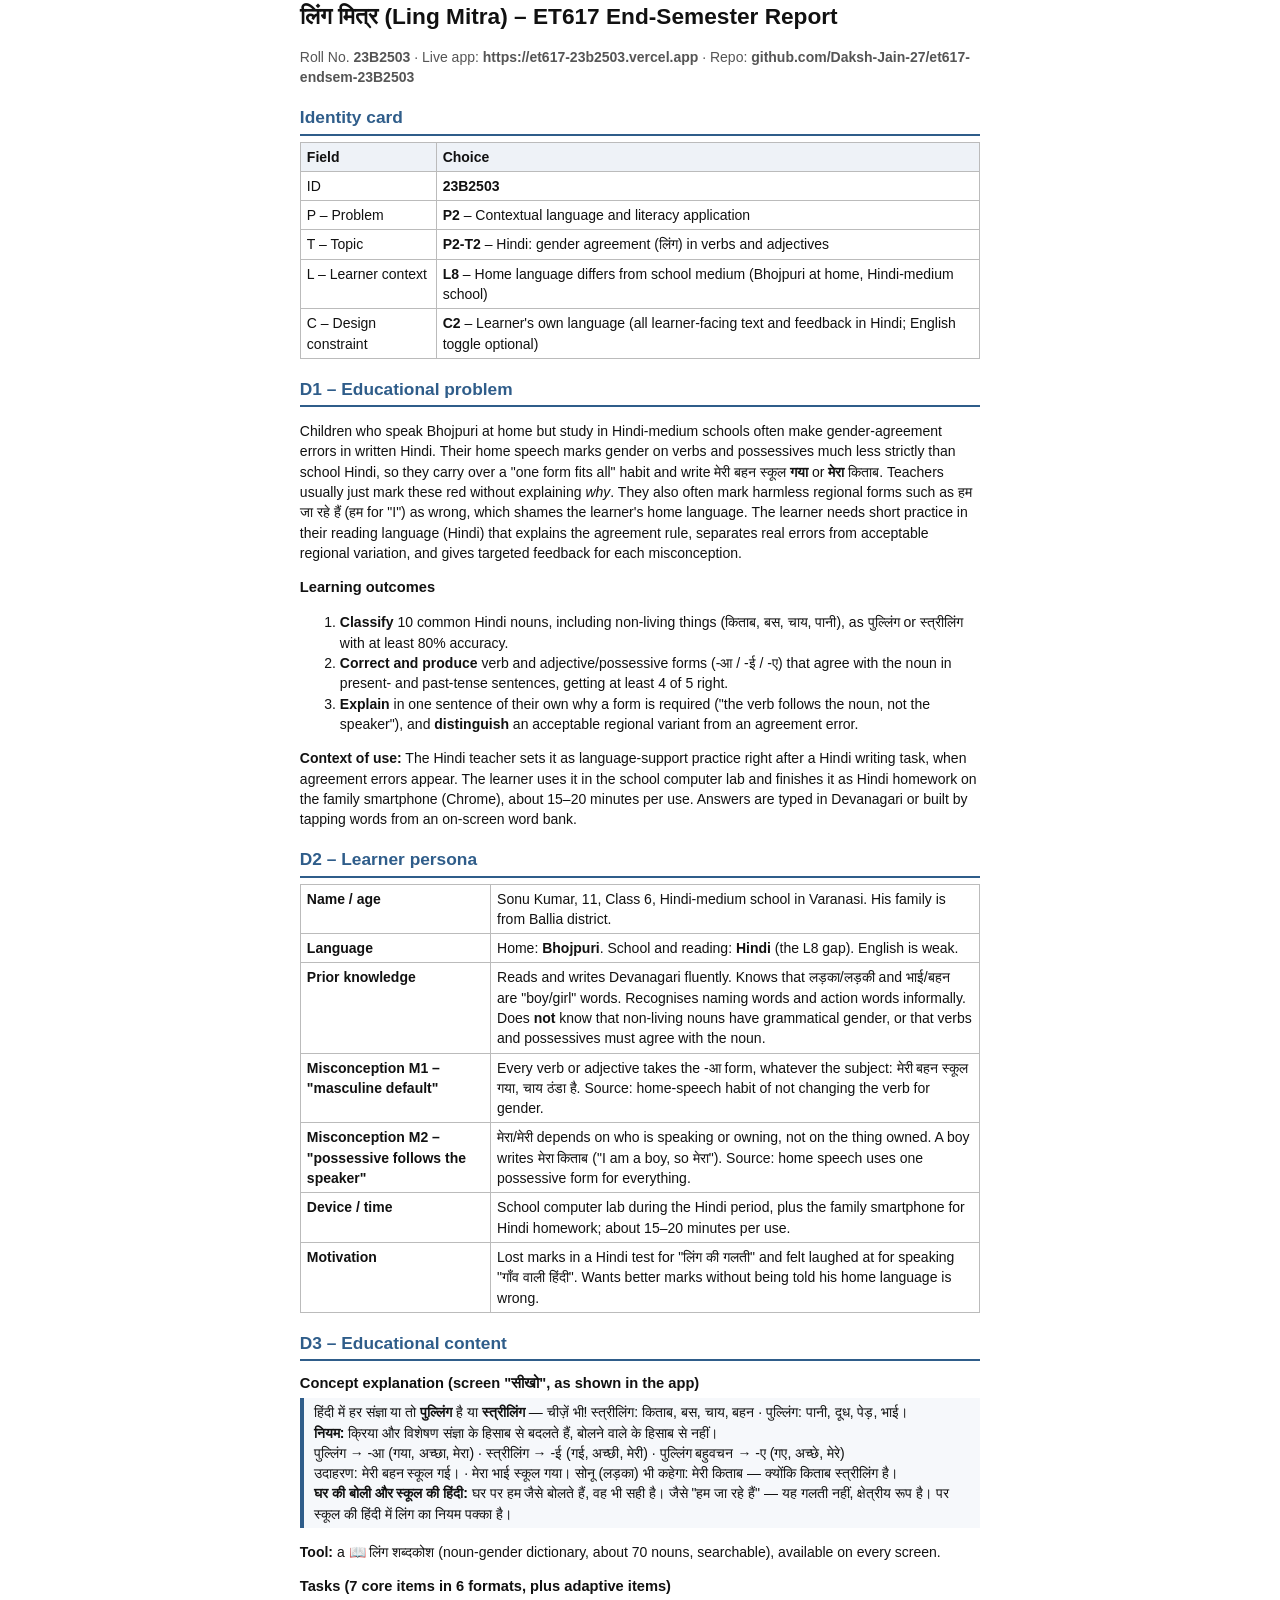
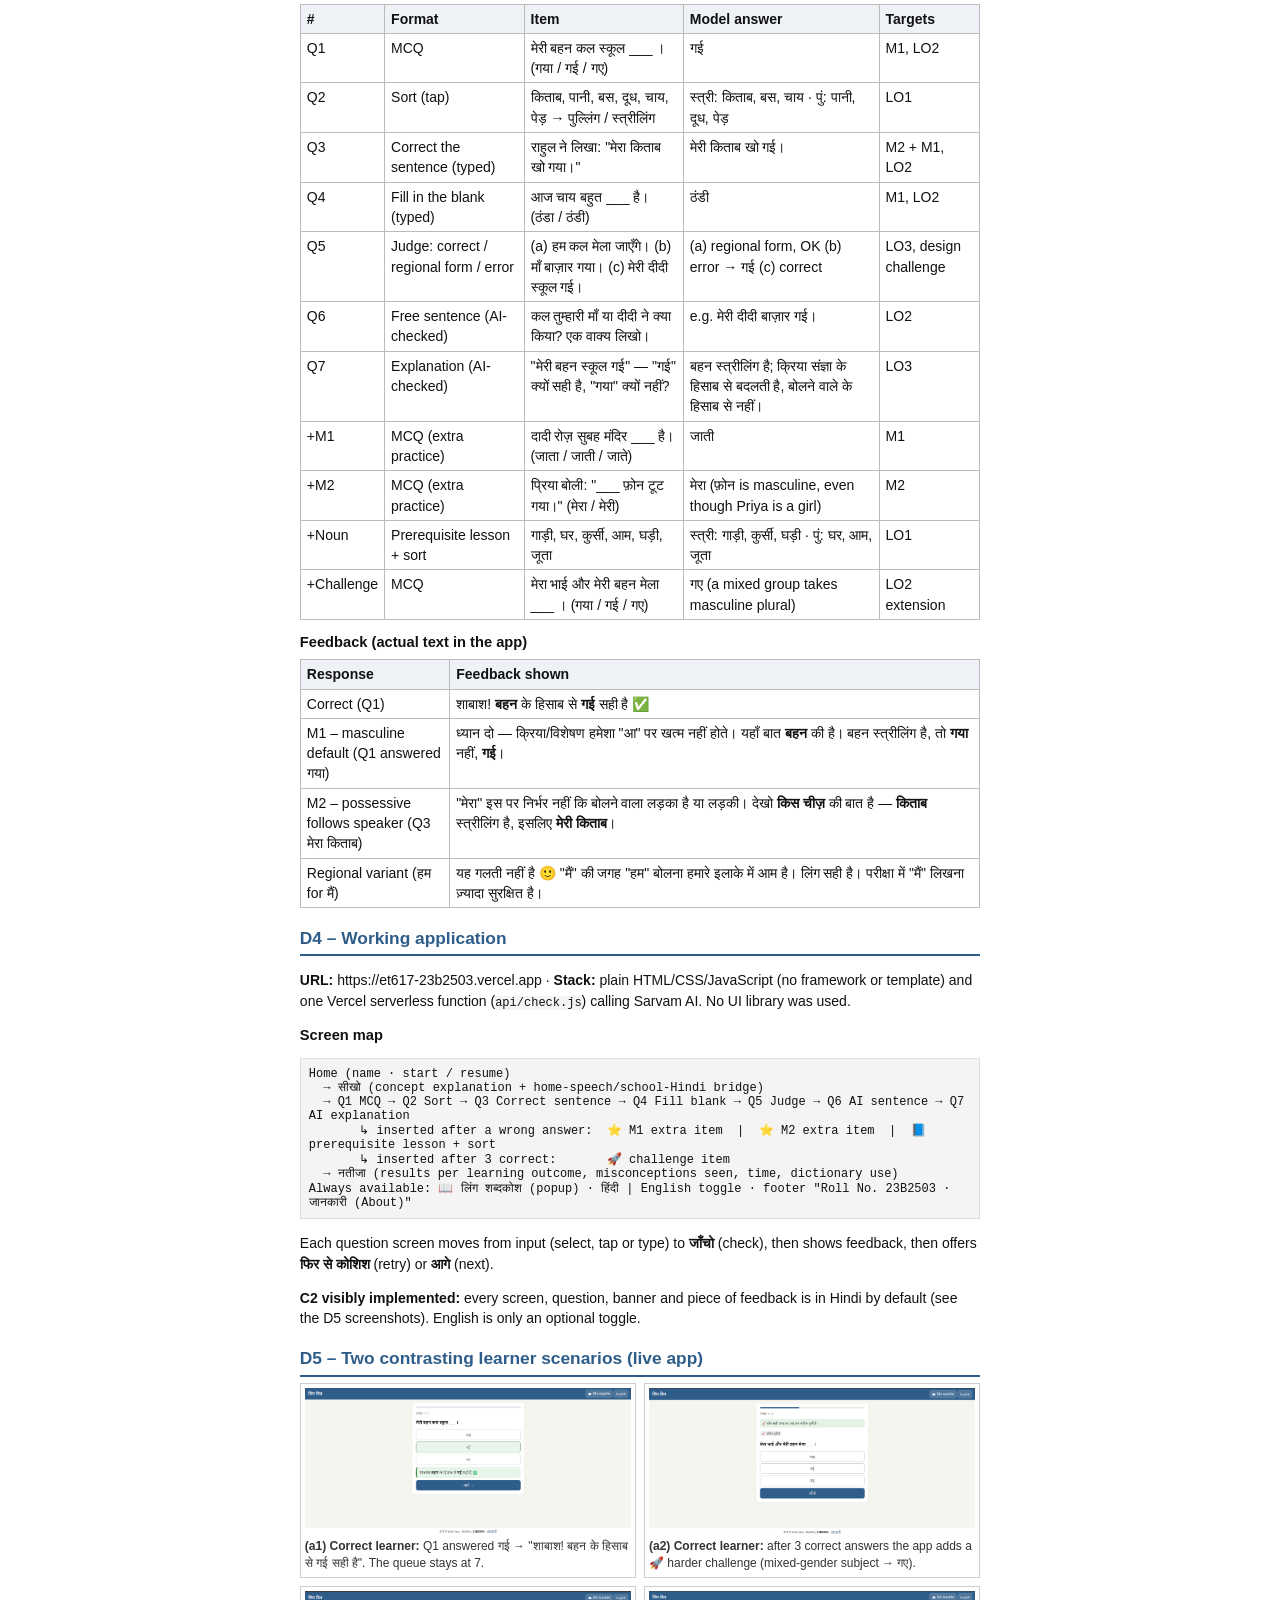
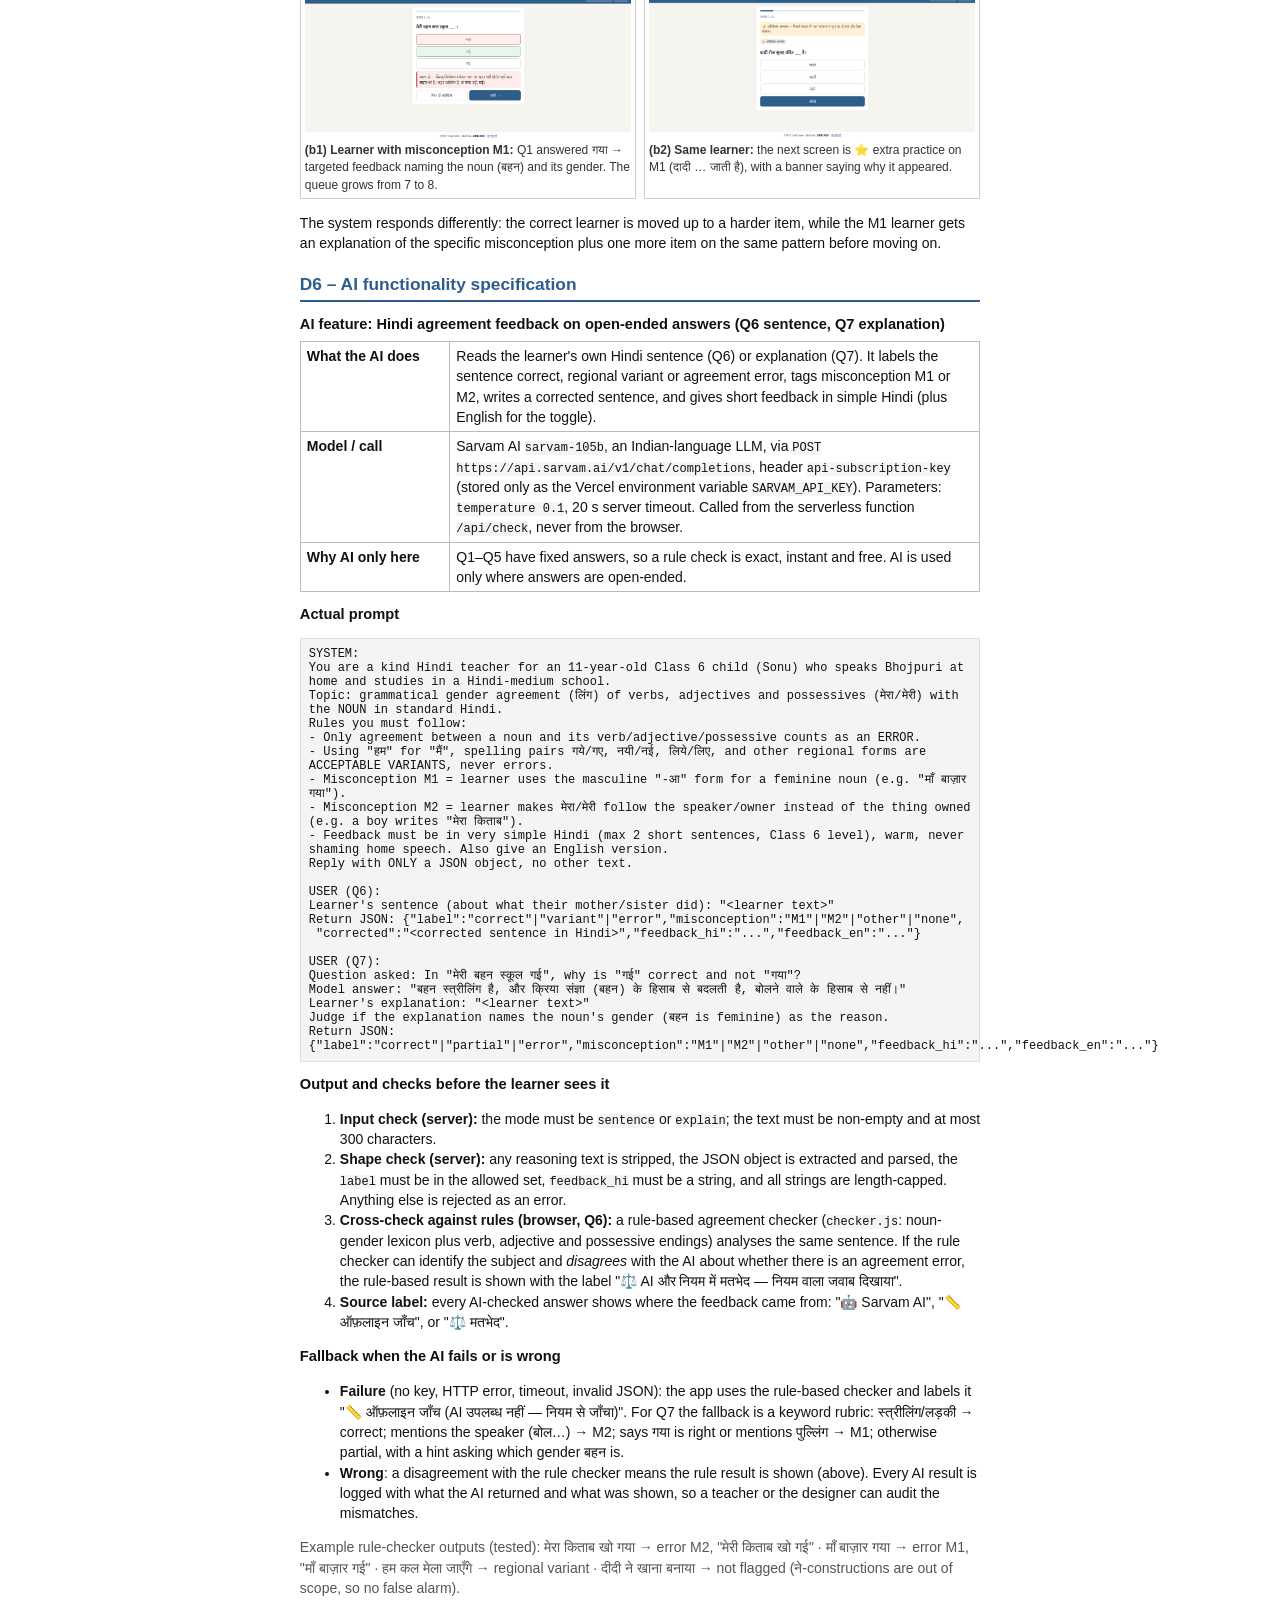
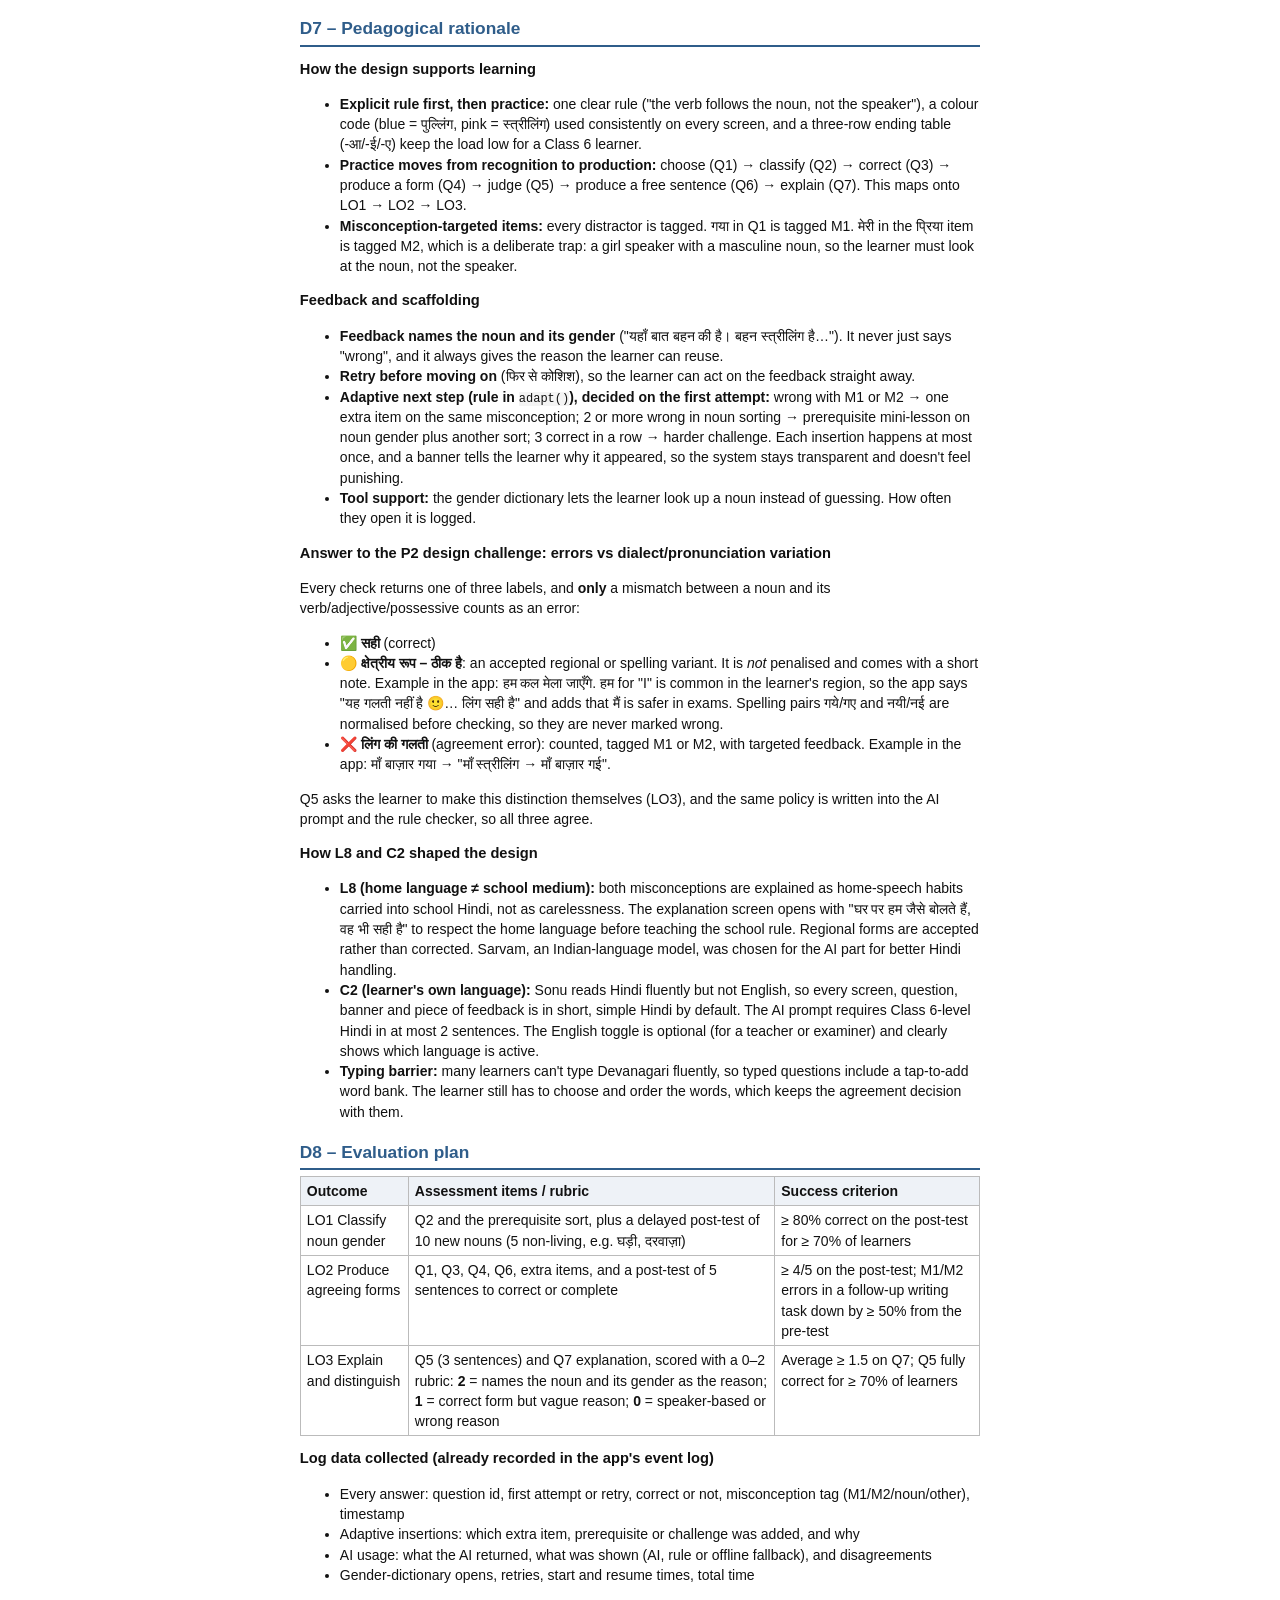
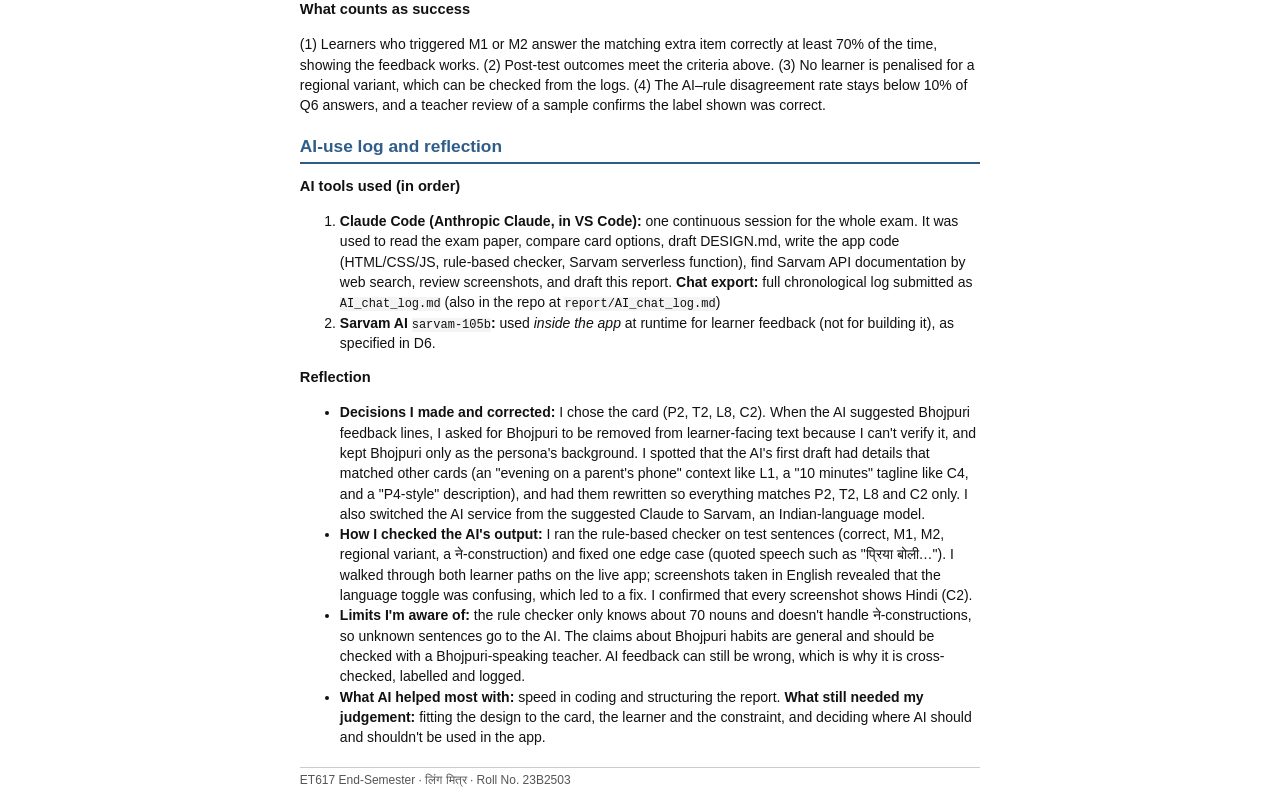
==== report/REPORT.html @ 8f6b0d51 "report and chat log" ====
<!doctype html>
<html lang="en">
<head>
<meta charset="utf-8">
<title>ET617 End-Sem Report – 23B2503</title>
<style>
  @page{size:A4;margin:16mm 15mm}
  body{font:10.5pt/1.45 "Segoe UI","Noto Sans Devanagari","Nirmala UI",Arial,sans-serif;color:#111;max-width:180mm;margin:0 auto}
  h1{font-size:17pt;margin:0 0 4px}
  h2{font-size:13pt;margin:18px 0 6px;padding-bottom:3px;border-bottom:2px solid #2f5d8a;color:#2f5d8a}
  h3{font-size:11pt;margin:12px 0 4px}
  table{border-collapse:collapse;width:100%;margin:6px 0 10px;page-break-inside:auto}
  td,th{border:1px solid #bbb;padding:4px 6px;vertical-align:top;text-align:left}
  th{background:#eef2f7}
  tr{page-break-inside:avoid}
  code,pre{font:9pt Consolas,monospace;background:#f4f4f4}
  pre{padding:8px;white-space:pre-wrap;border:1px solid #ddd;page-break-inside:avoid}
  .shots{display:grid;grid-template-columns:1fr 1fr;gap:8px;page-break-inside:avoid}
  .shots figure{margin:0;border:1px solid #ccc;padding:4px}
  .shots img{width:100%;display:block}
  figcaption{font-size:9pt;color:#333;margin-top:3px}
  .muted{color:#555}
  .hi{font-family:"Nirmala UI","Noto Sans Devanagari",sans-serif}
  footer{margin-top:20px;font-size:9pt;color:#555;border-top:1px solid #ccc;padding-top:4px}
</style>
</head>
<body>

<h1>लिंग मित्र (Ling Mitra) – ET617 End-Semester Report</h1>
<p class="muted">Roll No. <b>23B2503</b> · Live app: <b>https://et617-23b2503.vercel.app</b> · Repo: <b>github.com/Daksh-Jain-27/et617-endsem-23B2503</b></p>

<h2>Identity card</h2>
<table>
<tr><th>Field</th><th>Choice</th></tr>
<tr><td>ID</td><td><b>23B2503</b></td></tr>
<tr><td>P – Problem</td><td><b>P2</b> – Contextual language and literacy application</td></tr>
<tr><td>T – Topic</td><td><b>P2-T2</b> – Hindi: gender agreement (लिंग) in verbs and adjectives</td></tr>
<tr><td>L – Learner context</td><td><b>L8</b> – Home language differs from school medium (Bhojpuri at home, Hindi-medium school)</td></tr>
<tr><td>C – Design constraint</td><td><b>C2</b> – Learner's own language (all learner-facing text and feedback in Hindi; English toggle optional)</td></tr>
</table>

<h2>D1 – Educational problem</h2>
<p>Children who speak Bhojpuri at home but study in Hindi-medium schools often make gender-agreement errors in written Hindi. Their home speech marks gender on verbs and possessives much less strictly than school Hindi, so they carry over a "one form fits all" habit and write <span class="hi">मेरी बहन स्कूल <b>गया</b></span> or <span class="hi"><b>मेरा</b> किताब</span>. Teachers usually just mark these red without explaining <i>why</i>. They also often mark harmless regional forms such as <span class="hi">हम जा रहे हैं</span> (हम for "I") as wrong, which shames the learner's home language. The learner needs short practice in their reading language (Hindi) that explains the agreement rule, separates real errors from acceptable regional variation, and gives targeted feedback for each misconception.</p>
<h3>Learning outcomes</h3>
<ol>
<li><b>Classify</b> 10 common Hindi nouns, including non-living things (किताब, बस, चाय, पानी), as पुल्लिंग or स्त्रीलिंग with at least 80% accuracy.</li>
<li><b>Correct and produce</b> verb and adjective/possessive forms (‑आ / ‑ई / ‑ए) that agree with the noun in present- and past-tense sentences, getting at least 4 of 5 right.</li>
<li><b>Explain</b> in one sentence of their own why a form is required ("the verb follows the noun, not the speaker"), and <b>distinguish</b> an acceptable regional variant from an agreement error.</li>
</ol>
<p><b>Context of use:</b> The Hindi teacher sets it as language-support practice right after a Hindi writing task, when agreement errors appear. The learner uses it in the school computer lab and finishes it as Hindi homework on the family smartphone (Chrome), about 15–20 minutes per use. Answers are typed in Devanagari or built by tapping words from an on-screen word bank.</p>

<h2>D2 – Learner persona</h2>
<table>
<tr><td style="width:28%"><b>Name / age</b></td><td>Sonu Kumar, 11, Class 6, Hindi-medium school in Varanasi. His family is from Ballia district.</td></tr>
<tr><td><b>Language</b></td><td>Home: <b>Bhojpuri</b>. School and reading: <b>Hindi</b> (the L8 gap). English is weak.</td></tr>
<tr><td><b>Prior knowledge</b></td><td>Reads and writes Devanagari fluently. Knows that लड़का/लड़की and भाई/बहन are "boy/girl" words. Recognises naming words and action words informally. Does <b>not</b> know that non-living nouns have grammatical gender, or that verbs and possessives must agree with the noun.</td></tr>
<tr><td><b>Misconception M1 – "masculine default"</b></td><td>Every verb or adjective takes the ‑आ form, whatever the subject: <span class="hi">मेरी बहन स्कूल गया</span>, <span class="hi">चाय ठंडा है</span>. Source: home-speech habit of not changing the verb for gender.</td></tr>
<tr><td><b>Misconception M2 – "possessive follows the speaker"</b></td><td>मेरा/मेरी depends on who is speaking or owning, not on the thing owned. A boy writes <span class="hi">मेरा किताब</span> ("I am a boy, so मेरा"). Source: home speech uses one possessive form for everything.</td></tr>
<tr><td><b>Device / time</b></td><td>School computer lab during the Hindi period, plus the family smartphone for Hindi homework; about 15–20 minutes per use.</td></tr>
<tr><td><b>Motivation</b></td><td>Lost marks in a Hindi test for "लिंग की गलती" and felt laughed at for speaking "गाँव वाली हिंदी". Wants better marks without being told his home language is wrong.</td></tr>
</table>

<h2>D3 – Educational content</h2>
<h3>Concept explanation (screen "सीखो", as shown in the app)</h3>
<div class="hi" style="border-left:4px solid #2f5d8a;padding:4px 10px;background:#f6f8fb">
हिंदी में हर संज्ञा या तो <b>पुल्लिंग</b> है या <b>स्त्रीलिंग</b> — चीज़ें भी! स्त्रीलिंग: किताब, बस, चाय, बहन · पुल्लिंग: पानी, दूध, पेड़, भाई।<br>
<b>नियम:</b> क्रिया और विशेषण संज्ञा के हिसाब से बदलते हैं, बोलने वाले के हिसाब से नहीं।<br>
पुल्लिंग → ‑आ (गया, अच्छा, मेरा) · स्त्रीलिंग → ‑ई (गई, अच्छी, मेरी) · पुल्लिंग बहुवचन → ‑ए (गए, अच्छे, मेरे)<br>
उदाहरण: मेरी बहन स्कूल गई। · मेरा भाई स्कूल गया। सोनू (लड़का) भी कहेगा: मेरी किताब — क्योंकि किताब स्त्रीलिंग है।<br>
<b>घर की बोली और स्कूल की हिंदी:</b> घर पर हम जैसे बोलते हैं, वह भी सही है। जैसे "हम जा रहे हैं" — यह गलती नहीं, क्षेत्रीय रूप है। पर स्कूल की हिंदी में लिंग का नियम पक्का है।
</div>
<p><b>Tool:</b> a <span class="hi">📖 लिंग शब्दकोश</span> (noun-gender dictionary, about 70 nouns, searchable), available on every screen.</p>

<h3>Tasks (7 core items in 6 formats, plus adaptive items)</h3>
<table class="hi">
<tr><th>#</th><th>Format</th><th>Item</th><th>Model answer</th><th>Targets</th></tr>
<tr><td>Q1</td><td>MCQ</td><td>मेरी बहन कल स्कूल ___ । (गया / गई / गए)</td><td>गई</td><td>M1, LO2</td></tr>
<tr><td>Q2</td><td>Sort (tap)</td><td>किताब, पानी, बस, दूध, चाय, पेड़ → पुल्लिंग / स्त्रीलिंग</td><td>स्त्री: किताब, बस, चाय · पुं: पानी, दूध, पेड़</td><td>LO1</td></tr>
<tr><td>Q3</td><td>Correct the sentence (typed)</td><td>राहुल ने लिखा: "मेरा किताब खो गया।"</td><td>मेरी किताब खो गई।</td><td>M2 + M1, LO2</td></tr>
<tr><td>Q4</td><td>Fill in the blank (typed)</td><td>आज चाय बहुत ___ है। (ठंडा / ठंडी)</td><td>ठंडी</td><td>M1, LO2</td></tr>
<tr><td>Q5</td><td>Judge: correct / regional form / error</td><td>(a) हम कल मेला जाएँगे। (b) माँ बाज़ार गया। (c) मेरी दीदी स्कूल गई।</td><td>(a) regional form, OK (b) error → गई (c) correct</td><td>LO3, design challenge</td></tr>
<tr><td>Q6</td><td>Free sentence (AI-checked)</td><td>कल तुम्हारी माँ या दीदी ने क्या किया? एक वाक्य लिखो।</td><td>e.g. मेरी दीदी बाज़ार गई।</td><td>LO2</td></tr>
<tr><td>Q7</td><td>Explanation (AI-checked)</td><td>"मेरी बहन स्कूल गई" — "गई" क्यों सही है, "गया" क्यों नहीं?</td><td>बहन स्त्रीलिंग है; क्रिया संज्ञा के हिसाब से बदलती है, बोलने वाले के हिसाब से नहीं।</td><td>LO3</td></tr>
<tr><td>+M1</td><td>MCQ (extra practice)</td><td>दादी रोज़ सुबह मंदिर ___ है। (जाता / जाती / जाते)</td><td>जाती</td><td>M1</td></tr>
<tr><td>+M2</td><td>MCQ (extra practice)</td><td>प्रिया बोली: "___ फ़ोन टूट गया।" (मेरा / मेरी)</td><td>मेरा (फ़ोन is masculine, even though Priya is a girl)</td><td>M2</td></tr>
<tr><td>+Noun</td><td>Prerequisite lesson + sort</td><td>गाड़ी, घर, कुर्सी, आम, घड़ी, जूता</td><td>स्त्री: गाड़ी, कुर्सी, घड़ी · पुं: घर, आम, जूता</td><td>LO1</td></tr>
<tr><td>+Challenge</td><td>MCQ</td><td>मेरा भाई और मेरी बहन मेला ___ । (गया / गई / गए)</td><td>गए (a mixed group takes masculine plural)</td><td>LO2 extension</td></tr>
</table>

<h3>Feedback (actual text in the app)</h3>
<table class="hi">
<tr><th style="width:22%">Response</th><th>Feedback shown</th></tr>
<tr><td>Correct (Q1)</td><td>शाबाश! <b>बहन</b> के हिसाब से <b>गई</b> सही है ✅</td></tr>
<tr><td>M1 – masculine default (Q1 answered गया)</td><td>ध्यान दो — क्रिया/विशेषण हमेशा "आ" पर खत्म नहीं होते। यहाँ बात <b>बहन</b> की है। बहन स्त्रीलिंग है, तो <b>गया</b> नहीं, <b>गई</b>।</td></tr>
<tr><td>M2 – possessive follows speaker (Q3 मेरा किताब)</td><td>"मेरा" इस पर निर्भर नहीं कि बोलने वाला लड़का है या लड़की। देखो <b>किस चीज़</b> की बात है — <b>किताब</b> स्त्रीलिंग है, इसलिए <b>मेरी किताब</b>।</td></tr>
<tr><td>Regional variant (हम for मैं)</td><td>यह गलती नहीं है 🙂 "मैं" की जगह "हम" बोलना हमारे इलाके में आम है। लिंग सही है। परीक्षा में "मैं" लिखना ज़्यादा सुरक्षित है।</td></tr>
</table>

<h2>D4 – Working application</h2>
<p><b>URL:</b> https://et617-23b2503.vercel.app · <b>Stack:</b> plain HTML/CSS/JavaScript (no framework or template) and one Vercel serverless function (<code>api/check.js</code>) calling Sarvam AI. No UI library was used.</p>
<h3>Screen map</h3>
<pre>Home (name · start / resume)
  → सीखो (concept explanation + home-speech/school-Hindi bridge)
  → Q1 MCQ → Q2 Sort → Q3 Correct sentence → Q4 Fill blank → Q5 Judge → Q6 AI sentence → Q7 AI explanation
       ↳ inserted after a wrong answer:  ⭐ M1 extra item  |  ⭐ M2 extra item  |  📘 prerequisite lesson + sort
       ↳ inserted after 3 correct:       🚀 challenge item
  → नतीजा (results per learning outcome, misconceptions seen, time, dictionary use)
Always available: 📖 लिंग शब्दकोश (popup) · हिंदी | English toggle · footer "Roll No. 23B2503 · जानकारी (About)"</pre>
<p>Each question screen moves from input (select, tap or type) to <b>जाँचो</b> (check), then shows feedback, then offers <b>फिर से कोशिश</b> (retry) or <b>आगे</b> (next).</p>
<p><b>C2 visibly implemented:</b> every screen, question, banner and piece of feedback is in Hindi by default (see the D5 screenshots). English is only an optional toggle.</p>

<h2>D5 – Two contrasting learner scenarios (live app)</h2>
<div class="shots">
<figure><img src="a1-correct-q1.png"><figcaption><b>(a1) Correct learner:</b> Q1 answered गई → "शाबाश! बहन के हिसाब से गई सही है". The queue stays at 7.</figcaption></figure>
<figure><img src="a2-challenge.png"><figcaption><b>(a2) Correct learner:</b> after 3 correct answers the app adds a 🚀 harder challenge (mixed-gender subject → गए).</figcaption></figure>
<figure><img src="b1-m1-feedback.png"><figcaption><b>(b1) Learner with misconception M1:</b> Q1 answered गया → targeted feedback naming the noun (बहन) and its gender. The queue grows from 7 to 8.</figcaption></figure>
<figure><img src="b2-extra-practice.png"><figcaption><b>(b2) Same learner:</b> the next screen is ⭐ extra practice on M1 (दादी … जाती है), with a banner saying why it appeared.</figcaption></figure>
</div>
<p>The system responds differently: the correct learner is moved up to a harder item, while the M1 learner gets an explanation of the specific misconception plus one more item on the same pattern before moving on.</p>

<h2>D6 – AI functionality specification</h2>
<h3>AI feature: Hindi agreement feedback on open-ended answers (Q6 sentence, Q7 explanation)</h3>
<table>
<tr><td style="width:22%"><b>What the AI does</b></td><td>Reads the learner's own Hindi sentence (Q6) or explanation (Q7). It labels the sentence correct, regional variant or agreement error, tags misconception M1 or M2, writes a corrected sentence, and gives short feedback in simple Hindi (plus English for the toggle).</td></tr>
<tr><td><b>Model / call</b></td><td>Sarvam AI <code>sarvam-105b</code>, an Indian-language LLM, via <code>POST https://api.sarvam.ai/v1/chat/completions</code>, header <code>api-subscription-key</code> (stored only as the Vercel environment variable <code>SARVAM_API_KEY</code>). Parameters: <code>temperature 0.1</code>, 20 s server timeout. Called from the serverless function <code>/api/check</code>, never from the browser.</td></tr>
<tr><td><b>Why AI only here</b></td><td>Q1–Q5 have fixed answers, so a rule check is exact, instant and free. AI is used only where answers are open-ended.</td></tr>
</table>
<h3>Actual prompt</h3>
<pre>SYSTEM:
You are a kind Hindi teacher for an 11-year-old Class 6 child (Sonu) who speaks Bhojpuri at home and studies in a Hindi-medium school.
Topic: grammatical gender agreement (लिंग) of verbs, adjectives and possessives (मेरा/मेरी) with the NOUN in standard Hindi.
Rules you must follow:
- Only agreement between a noun and its verb/adjective/possessive counts as an ERROR.
- Using "हम" for "मैं", spelling pairs गये/गए, नयी/नई, लिये/लिए, and other regional forms are ACCEPTABLE VARIANTS, never errors.
- Misconception M1 = learner uses the masculine "-आ" form for a feminine noun (e.g. "माँ बाज़ार गया").
- Misconception M2 = learner makes मेरा/मेरी follow the speaker/owner instead of the thing owned (e.g. a boy writes "मेरा किताब").
- Feedback must be in very simple Hindi (max 2 short sentences, Class 6 level), warm, never shaming home speech. Also give an English version.
Reply with ONLY a JSON object, no other text.

USER (Q6):
Learner's sentence (about what their mother/sister did): "&lt;learner text&gt;"
Return JSON: {"label":"correct"|"variant"|"error","misconception":"M1"|"M2"|"other"|"none",
 "corrected":"&lt;corrected sentence in Hindi&gt;","feedback_hi":"...","feedback_en":"..."}

USER (Q7):
Question asked: In "मेरी बहन स्कूल गई", why is "गई" correct and not "गया"?
Model answer: "बहन स्त्रीलिंग है, और क्रिया संज्ञा (बहन) के हिसाब से बदलती है, बोलने वाले के हिसाब से नहीं।"
Learner's explanation: "&lt;learner text&gt;"
Judge if the explanation names the noun's gender (बहन is feminine) as the reason.
Return JSON: {"label":"correct"|"partial"|"error","misconception":"M1"|"M2"|"other"|"none","feedback_hi":"...","feedback_en":"..."}</pre>
<h3>Output and checks before the learner sees it</h3>
<ol>
<li><b>Input check (server):</b> the mode must be <code>sentence</code> or <code>explain</code>; the text must be non-empty and at most 300 characters.</li>
<li><b>Shape check (server):</b> any reasoning text is stripped, the JSON object is extracted and parsed, the <code>label</code> must be in the allowed set, <code>feedback_hi</code> must be a string, and all strings are length-capped. Anything else is rejected as an error.</li>
<li><b>Cross-check against rules (browser, Q6):</b> a rule-based agreement checker (<code>checker.js</code>: noun-gender lexicon plus verb, adjective and possessive endings) analyses the same sentence. If the rule checker can identify the subject and <i>disagrees</i> with the AI about whether there is an agreement error, the rule-based result is shown with the label "⚖️ AI और नियम में मतभेद — नियम वाला जवाब दिखाया".</li>
<li><b>Source label:</b> every AI-checked answer shows where the feedback came from: "🤖 Sarvam AI", "📏 ऑफ़लाइन जाँच", or "⚖️ मतभेद".</li>
</ol>
<h3>Fallback when the AI fails or is wrong</h3>
<ul>
<li><b>Failure</b> (no key, HTTP error, timeout, invalid JSON): the app uses the rule-based checker and labels it "📏 ऑफ़लाइन जाँच (AI उपलब्ध नहीं — नियम से जाँचा)". For Q7 the fallback is a keyword rubric: स्त्रीलिंग/लड़की → correct; mentions the speaker (बोल…) → M2; says गया is right or mentions पुल्लिंग → M1; otherwise partial, with a hint asking which gender बहन is.</li>
<li><b>Wrong</b>: a disagreement with the rule checker means the rule result is shown (above). Every AI result is logged with what the AI returned and what was shown, so a teacher or the designer can audit the mismatches.</li>
</ul>
<p class="muted">Example rule-checker outputs (tested): मेरा किताब खो गया → error M2, "मेरी किताब खो गई" · माँ बाज़ार गया → error M1, "माँ बाज़ार गई" · हम कल मेला जाएँगे → regional variant · दीदी ने खाना बनाया → not flagged (ने-constructions are out of scope, so no false alarm).</p>

<h2>D7 – Pedagogical rationale</h2>
<h3>How the design supports learning</h3>
<ul>
<li><b>Explicit rule first, then practice:</b> one clear rule ("the verb follows the noun, not the speaker"), a colour code (blue = पुल्लिंग, pink = स्त्रीलिंग) used consistently on every screen, and a three-row ending table (‑आ/‑ई/‑ए) keep the load low for a Class 6 learner.</li>
<li><b>Practice moves from recognition to production:</b> choose (Q1) → classify (Q2) → correct (Q3) → produce a form (Q4) → judge (Q5) → produce a free sentence (Q6) → explain (Q7). This maps onto LO1 → LO2 → LO3.</li>
<li><b>Misconception-targeted items:</b> every distractor is tagged. गया in Q1 is tagged M1. मेरी in the प्रिया item is tagged M2, which is a deliberate trap: a girl speaker with a masculine noun, so the learner must look at the noun, not the speaker.</li>
</ul>
<h3>Feedback and scaffolding</h3>
<ul>
<li><b>Feedback names the noun and its gender</b> ("यहाँ बात बहन की है। बहन स्त्रीलिंग है…"). It never just says "wrong", and it always gives the reason the learner can reuse.</li>
<li><b>Retry before moving on</b> (फिर से कोशिश), so the learner can act on the feedback straight away.</li>
<li><b>Adaptive next step (rule in <code>adapt()</code>), decided on the first attempt:</b> wrong with M1 or M2 → one extra item on the same misconception; 2 or more wrong in noun sorting → prerequisite mini-lesson on noun gender plus another sort; 3 correct in a row → harder challenge. Each insertion happens at most once, and a banner tells the learner why it appeared, so the system stays transparent and doesn't feel punishing.</li>
<li><b>Tool support:</b> the gender dictionary lets the learner look up a noun instead of guessing. How often they open it is logged.</li>
</ul>
<h3>Answer to the P2 design challenge: errors vs dialect/pronunciation variation</h3>
<p>Every check returns one of three labels, and <b>only</b> a mismatch between a noun and its verb/adjective/possessive counts as an error:</p>
<ul>
<li>✅ <b>सही</b> (correct)</li>
<li>🟡 <b>क्षेत्रीय रूप – ठीक है</b>: an accepted regional or spelling variant. It is <i>not</i> penalised and comes with a short note. Example in the app: <span class="hi">हम कल मेला जाएँगे</span>. हम for "I" is common in the learner's region, so the app says "यह गलती नहीं है 🙂… लिंग सही है" and adds that मैं is safer in exams. Spelling pairs गये/गए and नयी/नई are normalised before checking, so they are never marked wrong.</li>
<li>❌ <b>लिंग की गलती</b> (agreement error): counted, tagged M1 or M2, with targeted feedback. Example in the app: <span class="hi">माँ बाज़ार गया</span> → "माँ स्त्रीलिंग → माँ बाज़ार गई".</li>
</ul>
<p>Q5 asks the learner to make this distinction themselves (LO3), and the same policy is written into the AI prompt and the rule checker, so all three agree.</p>
<h3>How L8 and C2 shaped the design</h3>
<ul>
<li><b>L8 (home language ≠ school medium):</b> both misconceptions are explained as home-speech habits carried into school Hindi, not as carelessness. The explanation screen opens with "घर पर हम जैसे बोलते हैं, वह भी सही है" to respect the home language before teaching the school rule. Regional forms are accepted rather than corrected. Sarvam, an Indian-language model, was chosen for the AI part for better Hindi handling.</li>
<li><b>C2 (learner's own language):</b> Sonu reads Hindi fluently but not English, so every screen, question, banner and piece of feedback is in short, simple Hindi by default. The AI prompt requires Class 6-level Hindi in at most 2 sentences. The English toggle is optional (for a teacher or examiner) and clearly shows which language is active.</li>
<li><b>Typing barrier:</b> many learners can't type Devanagari fluently, so typed questions include a tap-to-add word bank. The learner still has to choose and order the words, which keeps the agreement decision with them.</li>
</ul>

<h2>D8 – Evaluation plan</h2>
<table>
<tr><th>Outcome</th><th>Assessment items / rubric</th><th>Success criterion</th></tr>
<tr><td>LO1 Classify noun gender</td><td>Q2 and the prerequisite sort, plus a delayed post-test of 10 new nouns (5 non-living, e.g. घड़ी, दरवाज़ा)</td><td>≥ 80% correct on the post-test for ≥ 70% of learners</td></tr>
<tr><td>LO2 Produce agreeing forms</td><td>Q1, Q3, Q4, Q6, extra items, and a post-test of 5 sentences to correct or complete</td><td>≥ 4/5 on the post-test; M1/M2 errors in a follow-up writing task down by ≥ 50% from the pre-test</td></tr>
<tr><td>LO3 Explain and distinguish</td><td>Q5 (3 sentences) and Q7 explanation, scored with a 0–2 rubric: <b>2</b> = names the noun and its gender as the reason; <b>1</b> = correct form but vague reason; <b>0</b> = speaker-based or wrong reason</td><td>Average ≥ 1.5 on Q7; Q5 fully correct for ≥ 70% of learners</td></tr>
</table>
<h3>Log data collected (already recorded in the app's event log)</h3>
<ul>
<li>Every answer: question id, first attempt or retry, correct or not, misconception tag (M1/M2/noun/other), timestamp</li>
<li>Adaptive insertions: which extra item, prerequisite or challenge was added, and why</li>
<li>AI usage: what the AI returned, what was shown (AI, rule or offline fallback), and disagreements</li>
<li>Gender-dictionary opens, retries, start and resume times, total time</li>
</ul>
<h3>What counts as success</h3>
<p>(1) Learners who triggered M1 or M2 answer the matching extra item correctly at least 70% of the time, showing the feedback works. (2) Post-test outcomes meet the criteria above. (3) No learner is penalised for a regional variant, which can be checked from the logs. (4) The AI–rule disagreement rate stays below 10% of Q6 answers, and a teacher review of a sample confirms the label shown was correct.</p>

<h2>AI-use log and reflection</h2>
<h3>AI tools used (in order)</h3>
<ol>
<li><b>Claude Code (Anthropic Claude, in VS Code):</b> one continuous session for the whole exam. It was used to read the exam paper, compare card options, draft DESIGN.md, write the app code (HTML/CSS/JS, rule-based checker, Sarvam serverless function), find Sarvam API documentation by web search, review screenshots, and draft this report. <b>Chat export:</b> full chronological log submitted as <code>AI_chat_log.md</code> (also in the repo at <code>report/AI_chat_log.md</code>)</li>
<li><b>Sarvam AI <code>sarvam-105b</code>:</b> used <i>inside the app</i> at runtime for learner feedback (not for building it), as specified in D6.</li>
</ol>
<h3>Reflection</h3>
<ul>
<li><b>Decisions I made and corrected:</b> I chose the card (P2, T2, L8, C2). When the AI suggested Bhojpuri feedback lines, I asked for Bhojpuri to be removed from learner-facing text because I can't verify it, and kept Bhojpuri only as the persona's background. I spotted that the AI's first draft had details that matched other cards (an "evening on a parent's phone" context like L1, a "10 minutes" tagline like C4, and a "P4-style" description), and had them rewritten so everything matches P2, T2, L8 and C2 only. I also switched the AI service from the suggested Claude to Sarvam, an Indian-language model.</li>
<li><b>How I checked the AI's output:</b> I ran the rule-based checker on test sentences (correct, M1, M2, regional variant, a ने-construction) and fixed one edge case (quoted speech such as "प्रिया बोली…"). I walked through both learner paths on the live app; screenshots taken in English revealed that the language toggle was confusing, which led to a fix. I confirmed that every screenshot shows Hindi (C2).</li>
<li><b>Limits I'm aware of:</b> the rule checker only knows about 70 nouns and doesn't handle ने-constructions, so unknown sentences go to the AI. The claims about Bhojpuri habits are general and should be checked with a Bhojpuri-speaking teacher. AI feedback can still be wrong, which is why it is cross-checked, labelled and logged.</li>
<li><b>What AI helped most with:</b> speed in coding and structuring the report. <b>What still needed my judgement:</b> fitting the design to the card, the learner and the constraint, and deciding where AI should and shouldn't be used in the app.</li>
</ul>

<footer>ET617 End-Semester · लिंग मित्र · Roll No. 23B2503</footer>
</body>
</html>
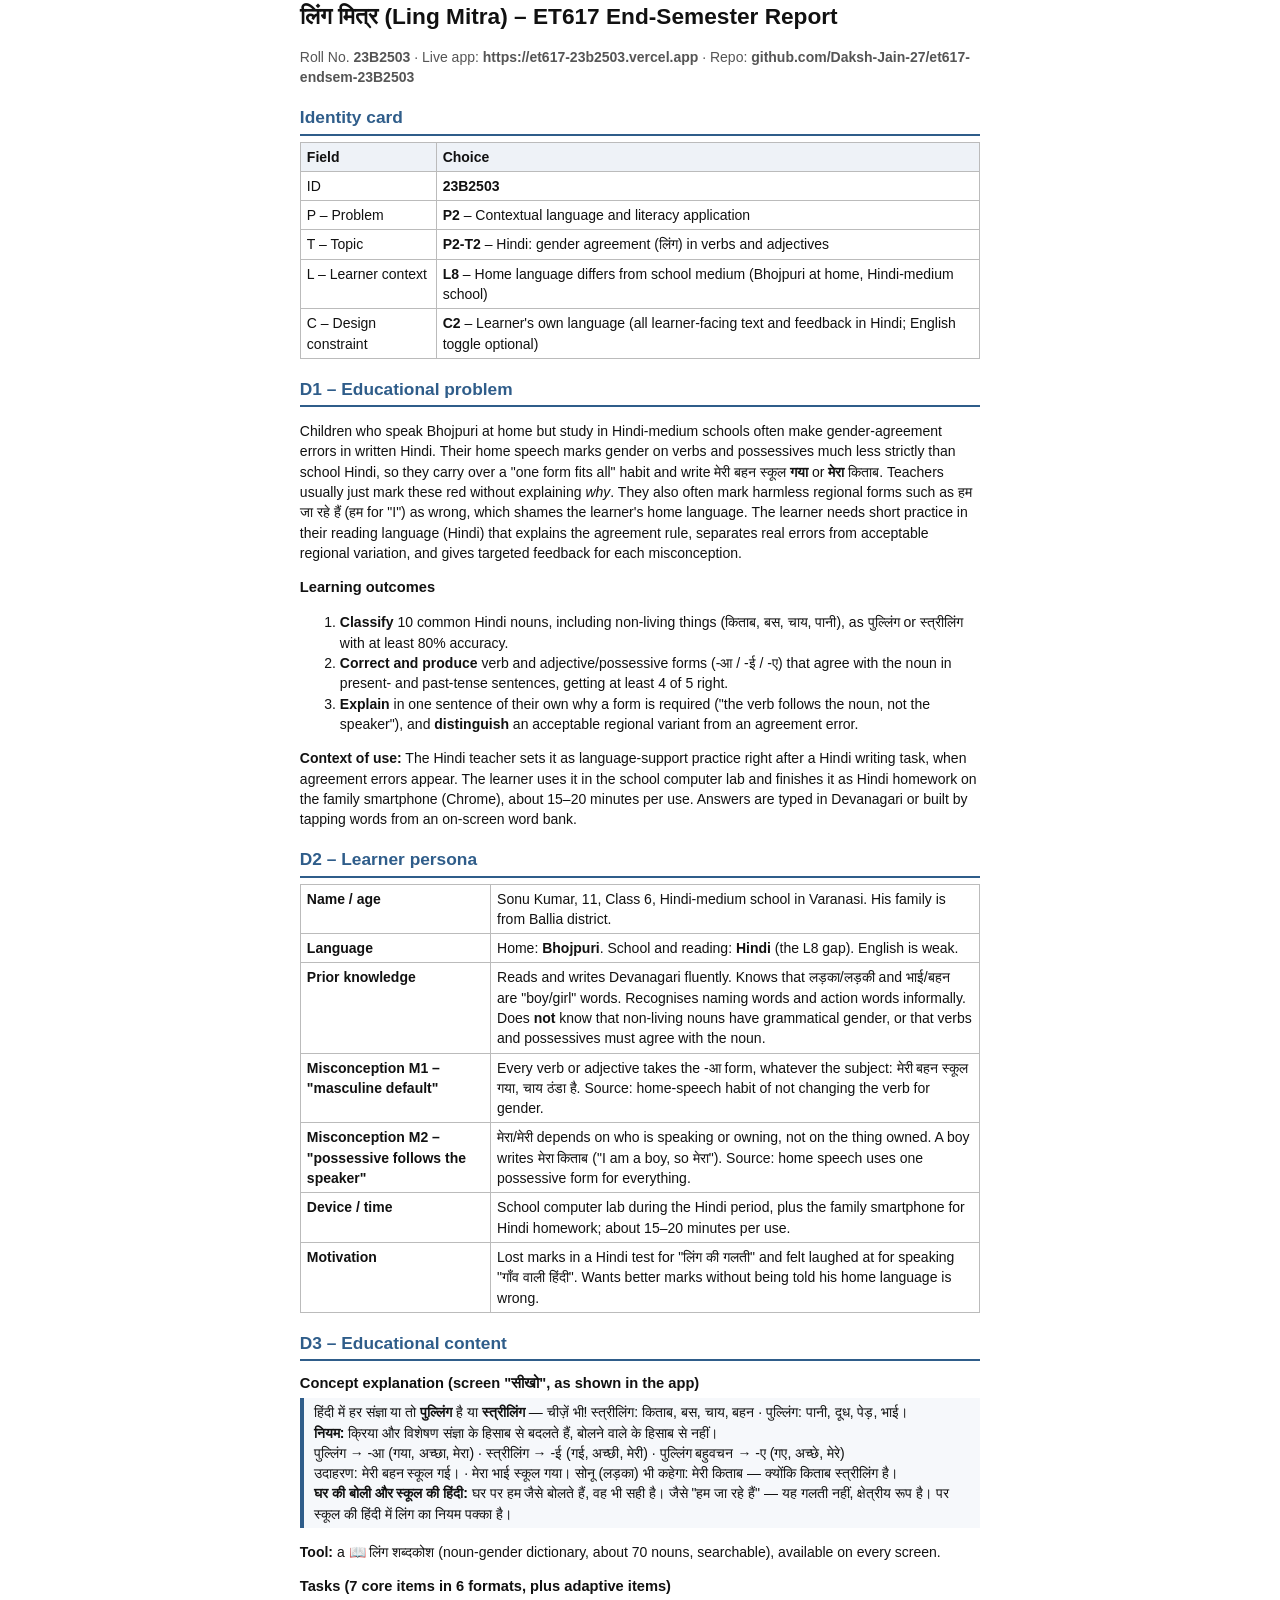
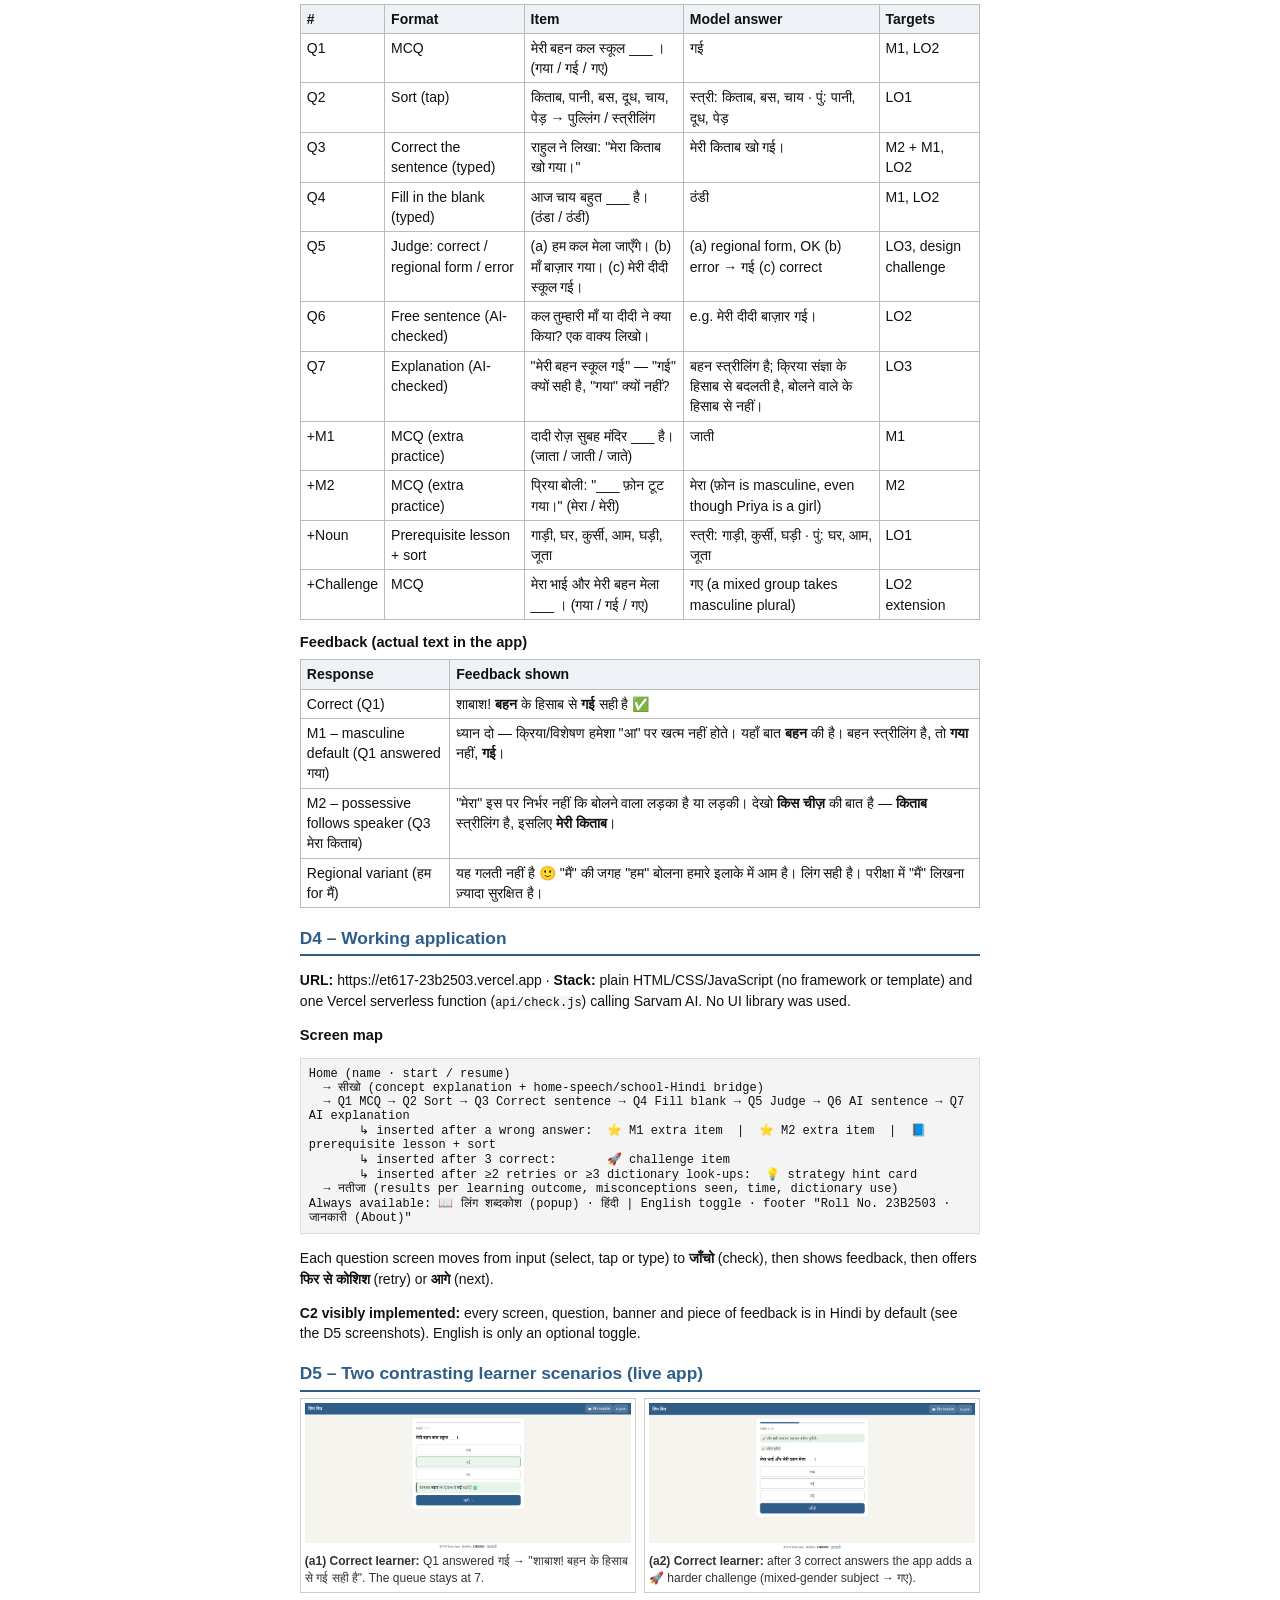
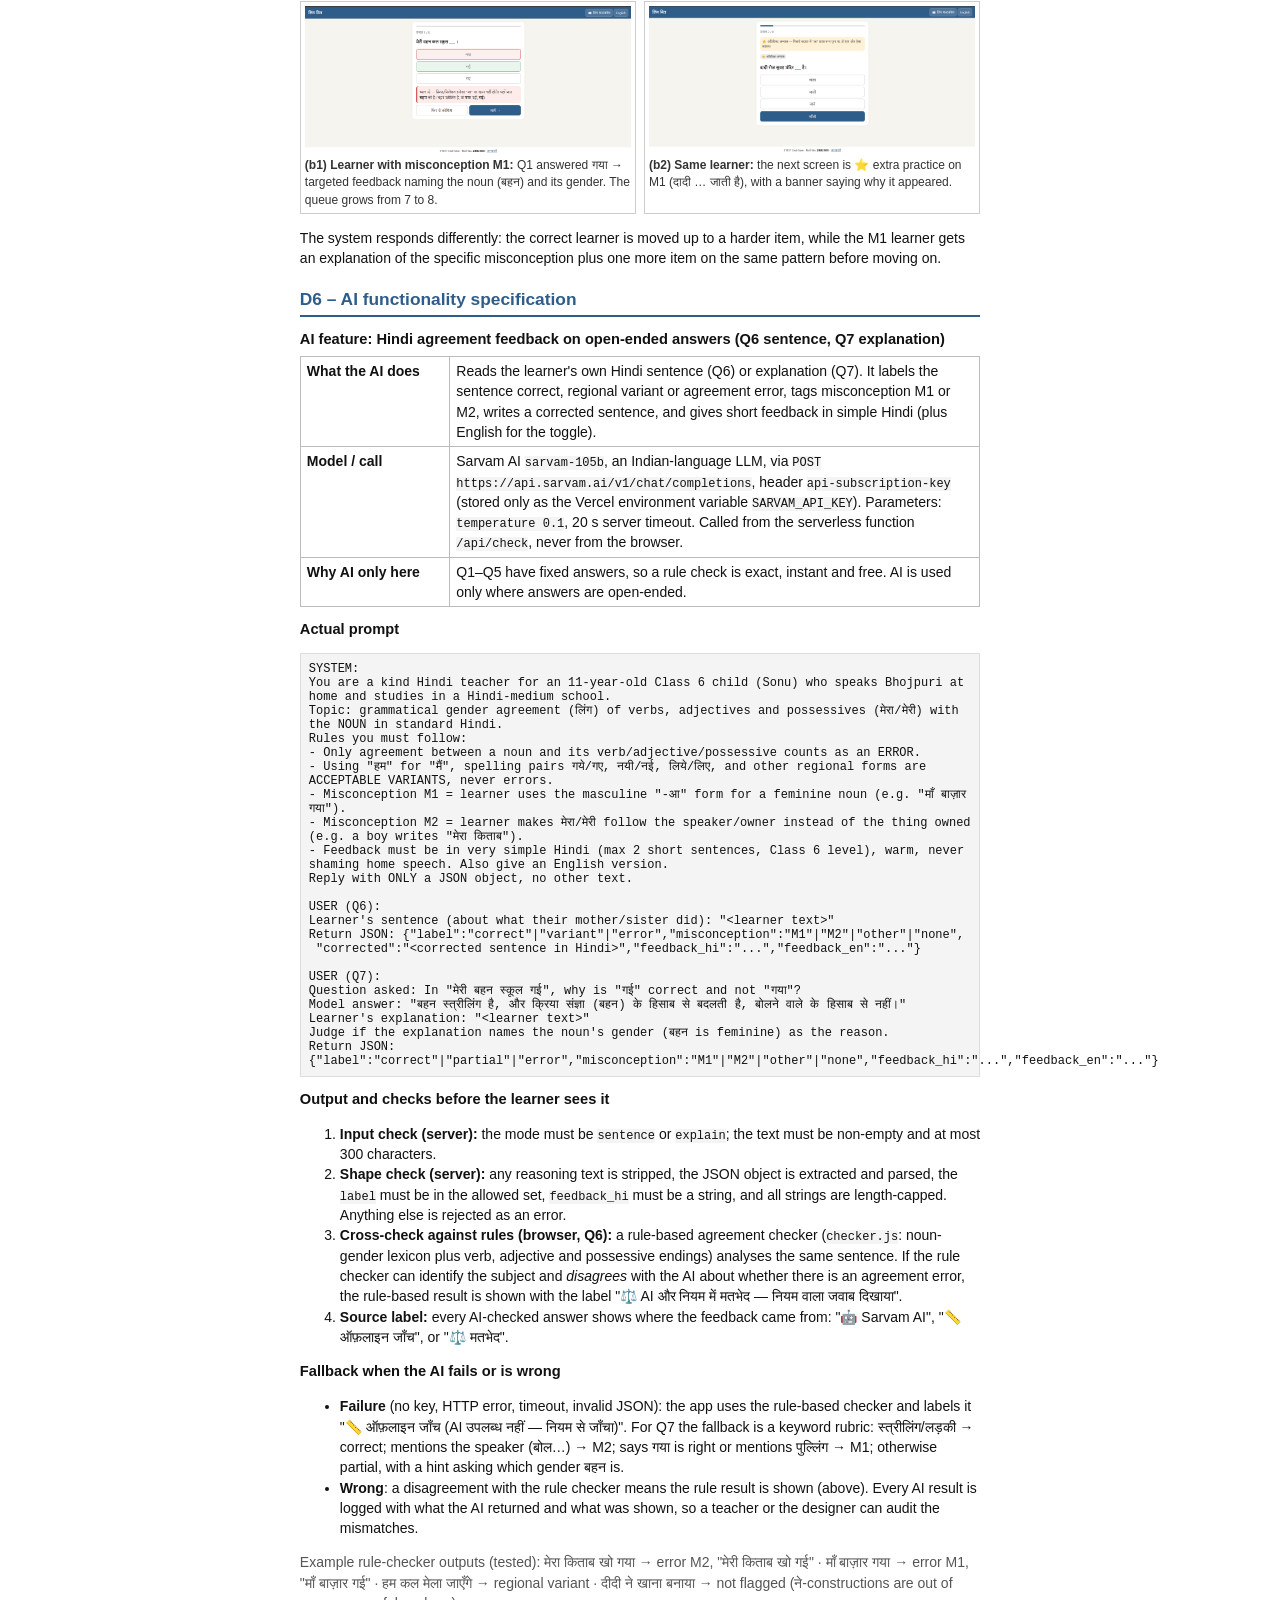
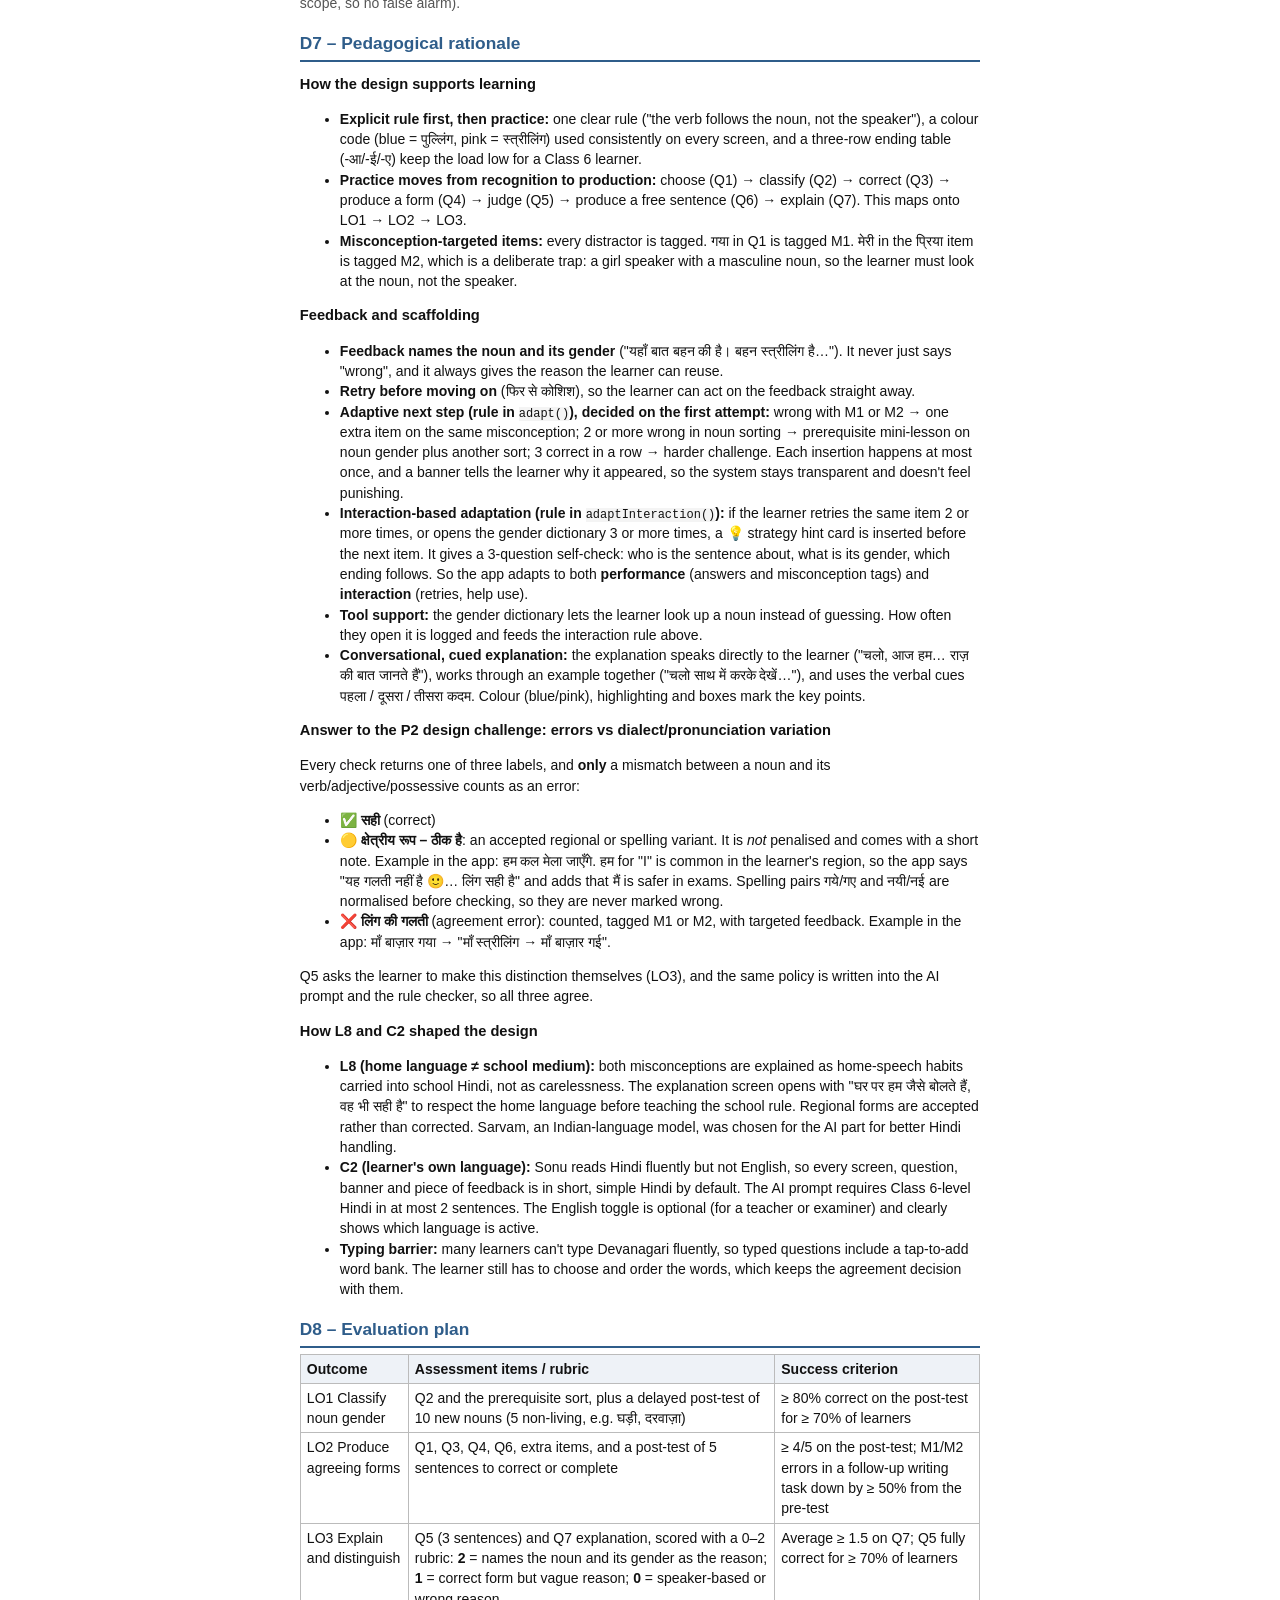
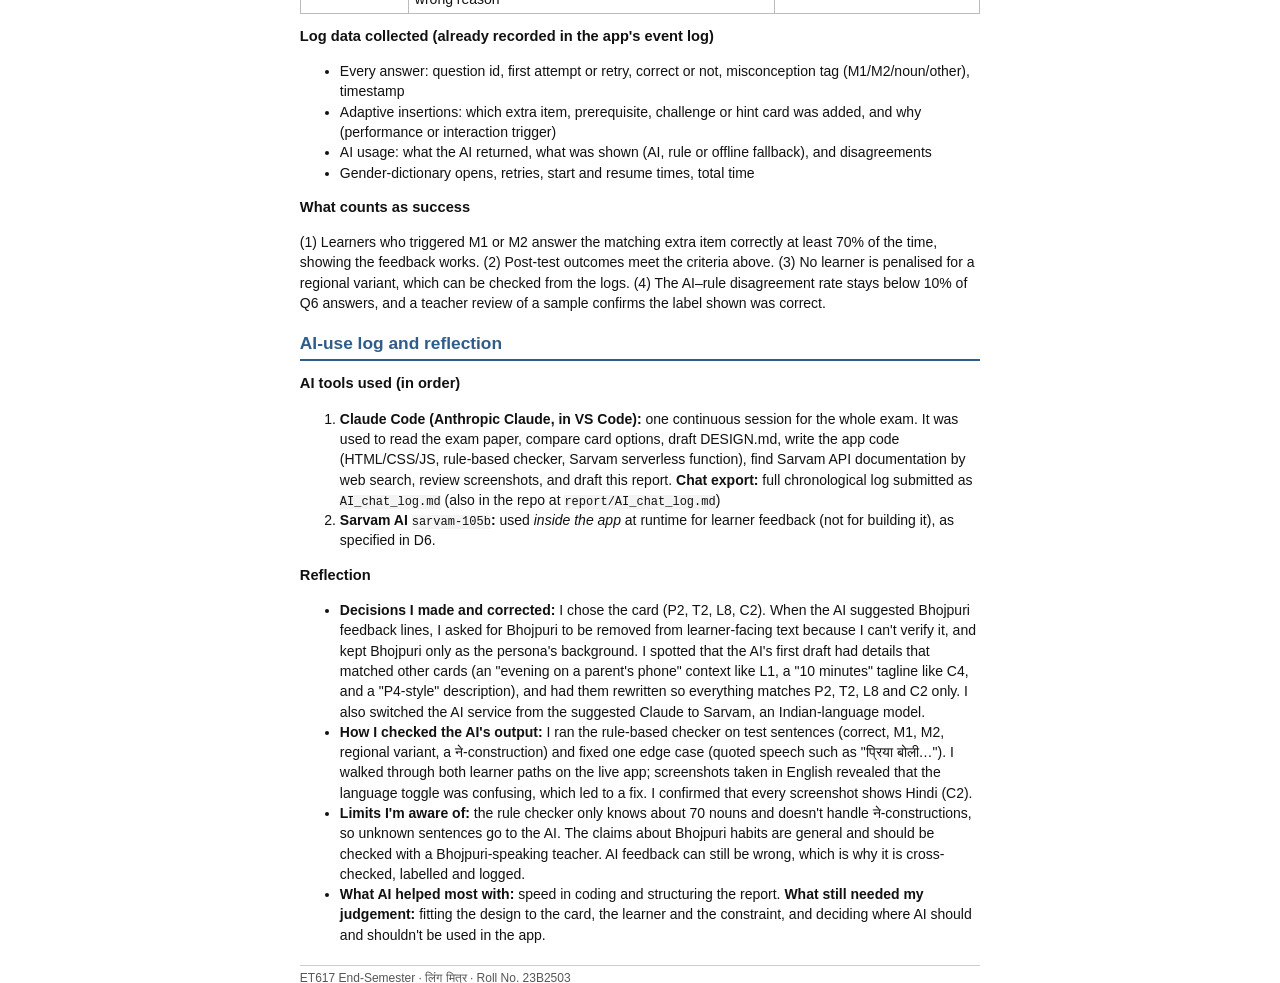
==== commit 15d2c7f5: "some new features" ====
--- a/report/REPORT.html
+++ b/report/REPORT.html
@@ -104,6 +104,7 @@
   → Q1 MCQ → Q2 Sort → Q3 Correct sentence → Q4 Fill blank → Q5 Judge → Q6 AI sentence → Q7 AI explanation
        ↳ inserted after a wrong answer:  ⭐ M1 extra item  |  ⭐ M2 extra item  |  📘 prerequisite lesson + sort
        ↳ inserted after 3 correct:       🚀 challenge item
+       ↳ inserted after ≥2 retries or ≥3 dictionary look-ups:  💡 strategy hint card
   → नतीजा (results per learning outcome, misconceptions seen, time, dictionary use)
 Always available: 📖 लिंग शब्दकोश (popup) · हिंदी | English toggle · footer "Roll No. 23B2503 · जानकारी (About)"</pre>
 <p>Each question screen moves from input (select, tap or type) to <b>जाँचो</b> (check), then shows feedback, then offers <b>फिर से कोशिश</b> (retry) or <b>आगे</b> (next).</p>
@@ -174,7 +175,9 @@
 <li><b>Feedback names the noun and its gender</b> ("यहाँ बात बहन की है। बहन स्त्रीलिंग है…"). It never just says "wrong", and it always gives the reason the learner can reuse.</li>
 <li><b>Retry before moving on</b> (फिर से कोशिश), so the learner can act on the feedback straight away.</li>
 <li><b>Adaptive next step (rule in <code>adapt()</code>), decided on the first attempt:</b> wrong with M1 or M2 → one extra item on the same misconception; 2 or more wrong in noun sorting → prerequisite mini-lesson on noun gender plus another sort; 3 correct in a row → harder challenge. Each insertion happens at most once, and a banner tells the learner why it appeared, so the system stays transparent and doesn't feel punishing.</li>
-<li><b>Tool support:</b> the gender dictionary lets the learner look up a noun instead of guessing. How often they open it is logged.</li>
+<li><b>Interaction-based adaptation (rule in <code>adaptInteraction()</code>):</b> if the learner retries the same item 2 or more times, or opens the gender dictionary 3 or more times, a 💡 strategy hint card is inserted before the next item. It gives a 3-question self-check: who is the sentence about, what is its gender, which ending follows. So the app adapts to both <b>performance</b> (answers and misconception tags) and <b>interaction</b> (retries, help use).</li>
+<li><b>Tool support:</b> the gender dictionary lets the learner look up a noun instead of guessing. How often they open it is logged and feeds the interaction rule above.</li>
+<li><b>Conversational, cued explanation:</b> the explanation speaks directly to the learner ("चलो, आज हम… राज़ की बात जानते हैं"), works through an example together ("चलो साथ में करके देखें…"), and uses the verbal cues पहला / दूसरा / तीसरा कदम. Colour (blue/pink), highlighting and boxes mark the key points.</li>
 </ul>
 <h3>Answer to the P2 design challenge: errors vs dialect/pronunciation variation</h3>
 <p>Every check returns one of three labels, and <b>only</b> a mismatch between a noun and its verb/adjective/possessive counts as an error:</p>
@@ -201,7 +204,7 @@
 <h3>Log data collected (already recorded in the app's event log)</h3>
 <ul>
 <li>Every answer: question id, first attempt or retry, correct or not, misconception tag (M1/M2/noun/other), timestamp</li>
-<li>Adaptive insertions: which extra item, prerequisite or challenge was added, and why</li>
+<li>Adaptive insertions: which extra item, prerequisite, challenge or hint card was added, and why (performance or interaction trigger)</li>
 <li>AI usage: what the AI returned, what was shown (AI, rule or offline fallback), and disagreements</li>
 <li>Gender-dictionary opens, retries, start and resume times, total time</li>
 </ul>
